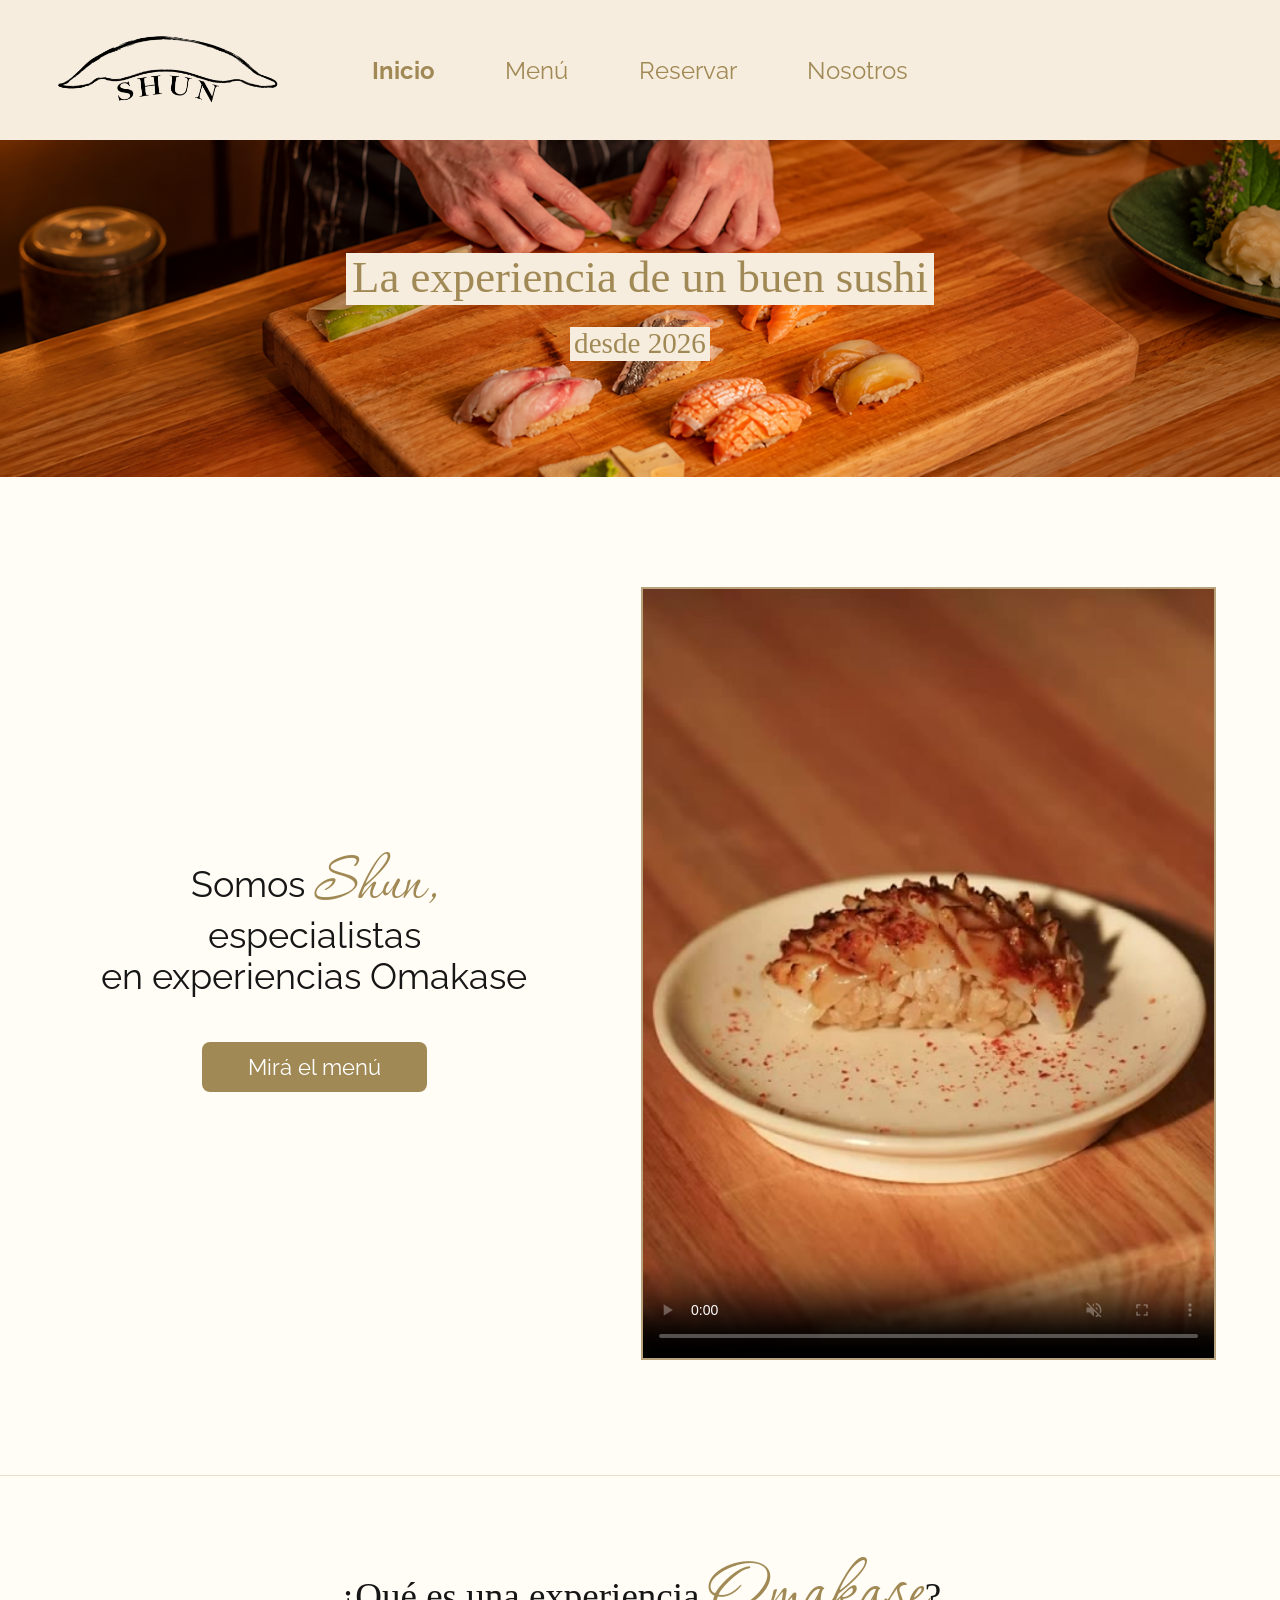
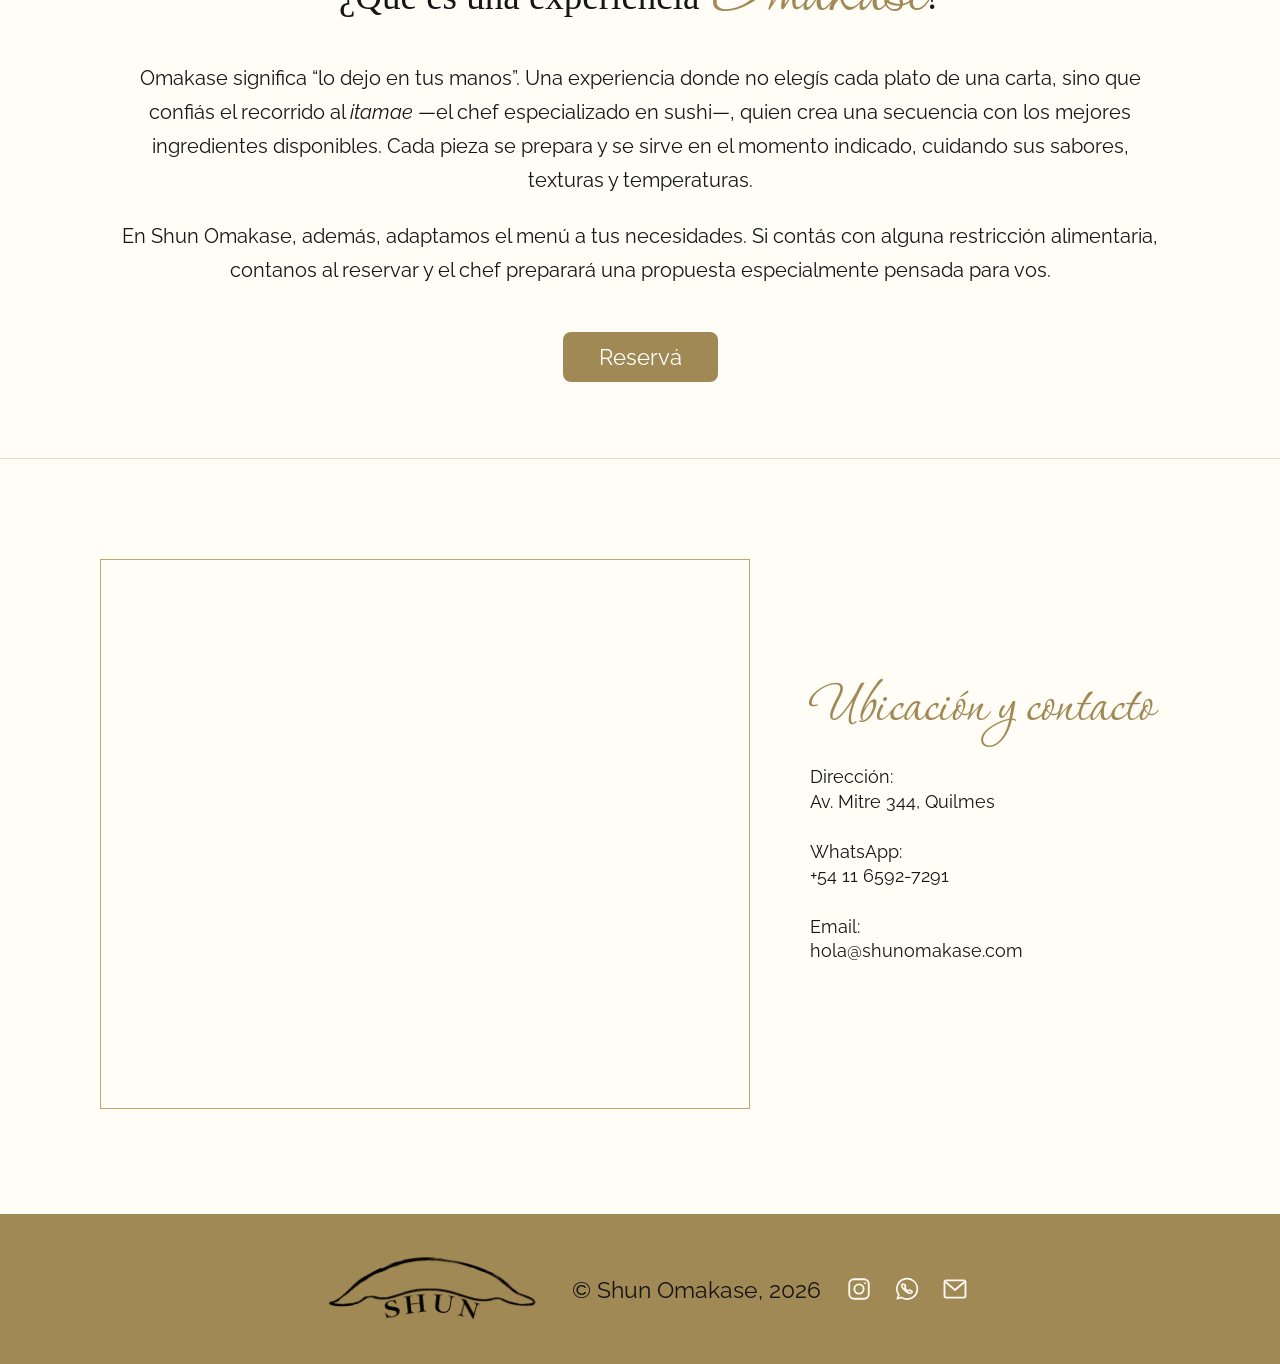
==== index.html @ 1c57bcb2 "Add files via upload" ====
<!DOCTYPE html>
<html lang="es">
<head>
  <meta charset="UTF-8">
  <meta name="viewport" content="width=device-width, initial-scale=1.0">
  <title>Shun Omakase | Inicio</title>
  <link rel="preconnect" href="https://fonts.googleapis.com">
  <link rel="preconnect" href="https://fonts.gstatic.com" crossorigin>
  <link href="https://fonts.googleapis.com/css2?family=Corinthia:wght@400;700&amp;family=Raleway:wght@400;500;600;700&amp;display=swap" rel="stylesheet">
  <link rel="stylesheet" href="estilos.css">
  <script src="interacciones.js" defer></script>
</head>
<body>
  <header class="encabezado-sitio">
    <div class="contenido-encabezado">
      <a class="marca" href="index.html" aria-label="Shun Omakase, ir al inicio"><img src="imagenes/logo.png" alt="Shun Omakase"></a>
      <button class="boton-menu" type="button" aria-label="Abrir menú" aria-controls="menu-principal" aria-expanded="false"><span></span><span></span><span></span></button>
      <nav class="navegacion-principal" id="menu-principal" aria-label="Navegación principal">
        <ul>
          <li><a href="index.html" aria-current="page">Inicio</a></li>
          <li><a href="menu.html">Menú</a></li>
          <li><a href="reservar.html">Reservar</a></li>
          <li><a href="nosotros.html">Nosotros</a></li>
        </ul>
      </nav>
    </div>
  </header>

  <main>
    <section class="portada-fotografica portada-inicio" aria-label="Experiencia Shun Omakase">
      <h1><span class="linea-portada"><span class="resaltado">La experiencia de un buen sushi</span></span><span class="linea-portada"><span class="resaltado texto-pequeno">desde 2026</span></span></h1>
    </section>

    <section class="seccion-presentacion">
      <div class="distribucion-presentacion">
        <div class="texto-presentacion">
          <h2><span>Somos <span class="palabra-manuscrita">Shun,</span></span><span>especialistas</span><span>en experiencias Omakase</span></h2>
          <a class="boton" href="menu.html">Mirá el menú</a>
        </div>
        <video class="video-presentacion" src="videos/somos-shun.mp4" poster="imagenes/video-portada.jpg" autoplay muted loop playsinline controls aria-label="Video de la preparación de sushi en Shun Omakase"></video>
      </div>
    </section>

    <section class="seccion-definicion">
      <div class="ancho-contenido">
        <h2 class="titulo-definicion">¿Qué es una experiencia <span class="palabra-manuscrita">Omakase</span>?</h2>
        <div class="texto-definicion">
          <p>Omakase significa “lo dejo en tus manos”. Una experiencia donde no elegís cada plato de una carta, sino que confiás el recorrido al <em>itamae</em> —el chef especializado en sushi—, quien crea una secuencia con los mejores ingredientes disponibles. Cada pieza se prepara y se sirve en el momento indicado, cuidando sus sabores, texturas y temperaturas.</p>
          <p>En Shun Omakase, además, adaptamos el menú a tus necesidades. Si contás con alguna restricción alimentaria, contanos al reservar y el chef preparará una propuesta especialmente pensada para vos.</p>
        </div>
        <a class="boton" href="reservar.html">Reservá</a>
      </div>
    </section>

    <section class="seccion-ubicacion" id="contacto">
      <div class="distribucion-ubicacion">
        <iframe title="Mapa de Shun Omakase en Av. Mitre 344, Quilmes" src="https://www.google.com/maps?q=Av.%20Mitre%20344%2C%20Quilmes%2C%20Buenos%20Aires%2C%20Argentina&amp;output=embed" loading="lazy" referrerpolicy="no-referrer-when-downgrade" allowfullscreen></iframe>
        <div class="datos-ubicacion">
          <h2 class="palabra-manuscrita">Ubicación y contacto</h2>
          <p>Dirección:<br>Av. Mitre 344, Quilmes</p>
          <p>WhatsApp:<br><a href="https://wa.me/541165927291" target="_blank" rel="noopener noreferrer">+54 11 6592-7291</a></p>
          <p>Email:<br><a href="mailto:hola@shunomakase.com">hola@shunomakase.com</a></p>
        </div>
      </div>
    </section>
  </main>

  <footer class="pie-sitio">
    <div class="contenido-pie">
      <a href="index.html" aria-label="Shun Omakase, ir al inicio"><img class="logo-pie" src="imagenes/logo.png" alt="Shun Omakase"></a>
      <p>© Shun Omakase, 2026</p>
      <div class="enlaces-redes" aria-label="Contacto y redes">
        <span title="Instagram"><img src="imagenes/instagram.svg" alt="Instagram"></span>
        <a href="https://wa.me/541165927291" target="_blank" rel="noopener noreferrer" aria-label="Escribir por WhatsApp"><img src="imagenes/whatsapp.svg" alt=""></a>
        <a href="mailto:hola@shunomakase.com" aria-label="Enviar un correo"><img src="imagenes/correo.svg" alt=""></a>
      </div>
    </div>
  </footer>
</body>
</html>
---- estilos.css ----
/* Colores, tipografías y reglas compartidas */
:root {
  --fondo: #fffdf5;
  --fondo-encabezado: #f6edde;
  --fondo-tarjeta: #faf4e9;
  --dorado: #a18955;
  --texto-oscuro: #161616;
  --linea: #e9ddc9;
}

* { box-sizing: border-box; }
html { scroll-behavior: smooth; }
body { margin: 0; background: var(--fondo); color: var(--texto-oscuro); font-family: "Raleway", Arial, sans-serif; }
img { display: block; max-width: 100%; }
a { color: inherit; text-decoration: none; }
h1, h2, p { margin: 0; }
button, input, textarea { font: inherit; }
button { cursor: pointer; }
p { text-wrap: pretty; }
.palabra-manuscrita { color: var(--dorado); font-family: "Corinthia", cursive; font-weight: 400; }
.descripcion-celular, .texto-menu-celular, .texto-reserva-celular { display: none; }

/* Encabezado */
.encabezado-sitio { position: relative; z-index: 5; height: 140px; background: var(--fondo-encabezado); }
.contenido-encabezado { width: min(1360px, calc(100% - 80px)); height: 100%; margin: auto; display: grid; grid-template-columns: 290px 1fr 290px; align-items: center; }
.marca { display: block; width: 250px; }
.marca img { width: 100%; height: 135px; object-fit: contain; }
.navegacion-principal { grid-column: 2; }
.navegacion-principal ul { display: flex; justify-content: center; gap: clamp(32px, 5.5vw, 100px); list-style: none; padding: 0; margin: 0; }
.navegacion-principal a { color: var(--dorado); font-size: 24px; white-space: nowrap; }
.navegacion-principal a[aria-current="page"] { font-weight: 700; }
.navegacion-principal a:hover, .datos-ubicacion a:hover { text-decoration: underline; }
.boton-menu { display: none; }

/* Portadas: las cuatro imágenes conservan su proporción 1440 × 379 */
.portada-fotografica { height: min(379px, 26.32vw); display: flex; align-items: center; background-size: cover; background-repeat: no-repeat; background-position: center bottom; }
.portada-inicio { justify-content: center; background-image: url("imagenes/portada-inicio.png"); }
.portada-menu { background-image: url("imagenes/portada-menu.png"); }
.portada-reservar { justify-content: center; background-image: url("imagenes/portada-reservar.png"); }
.portada-nosotros { background-image: url("imagenes/portada-nosotros.png"); }
.portada-inicio h1, .texto-portada { color: var(--dorado); font-family: Georgia, serif; font-weight: 400; line-height: 1.15; }
.portada-inicio h1 { font-size: clamp(30px, 3.5vw, 50px); text-align: center; }
.portada-inicio .texto-pequeno { font-size: .65em; }
.resaltado { padding: 0 7px; background: var(--fondo-encabezado); -webkit-box-decoration-break: clone; box-decoration-break: clone; }
.linea-portada .resaltado { display: inline-block; padding: .02em .14em .08em; line-height: 1.05; }
.texto-portada { width: 100%; padding: 0 clamp(30px, 4.2vw, 60px); font-size: clamp(28px, 3.45vw, 50px); }
.linea-portada { display: block; margin-bottom: .18em; }
.linea-portada:last-child { margin-bottom: 0; }
.portada-reservar .texto-portada { text-align: center; }

/* Botones y recuadros compartidos */
.boton, .boton-enviar, .boton-comprar { display: inline-block; border: 0; border-radius: 8px; padding: 12px 28px; background: var(--dorado); color: #fff; text-align: center; font-size: 22px; white-space: nowrap; transition: opacity .2s; }
.boton:hover, .boton-enviar:hover, .boton-comprar:hover { opacity: .88; }
:focus-visible { outline: 3px solid #5c4625; outline-offset: 3px; }
.recuadro { display: flex; align-items: center; justify-content: space-between; gap: 26px; padding: 13px 27px; border: 1px solid #b7a27b; background: #fcf5e9; color: var(--dorado); font-size: 26px; }
.recuadro p { white-space: nowrap; }
.recuadro .boton { min-width: 210px; padding: 8px 20px; }

/* Inicio: texto y video */
.seccion-presentacion { padding: 110px clamp(24px, 5vw, 72px) 115px; border-bottom: 1px solid var(--linea); }
.distribucion-presentacion { max-width: 1190px; margin: auto; display: grid; grid-template-columns: minmax(0, 1fr) minmax(0, 575px); gap: clamp(40px, 6vw, 90px); align-items: center; }
.texto-presentacion { text-align: center; }
.texto-presentacion h2 { font-size: 36px; font-weight: 400; line-height: 1.15; }
.texto-presentacion h2 > span { display: block; }
.texto-presentacion .palabra-manuscrita { font-size: 75px; }
.texto-presentacion .palabra-manuscrita, .titulo-definicion .palabra-manuscrita, .datos-reserva .palabra-manuscrita, .invitacion-regalo .palabra-manuscrita { display: inline-block; line-height: .8; vertical-align: baseline; }
.texto-presentacion .boton { margin-top: 45px; min-width: 225px; }
.video-presentacion { display: block; width: 100%; aspect-ratio: 464 / 624; object-fit: cover; border: 2px solid #b7a27b; background: #9e775c; }

/* Inicio: definición y mapa */
.seccion-definicion { padding: 84px clamp(24px, 6vw, 90px) 76px; border-bottom: 1px solid var(--linea); text-align: center; }
.ancho-contenido { max-width: 1050px; margin: auto; }
.titulo-definicion { font: 400 37px/1.25 Georgia, serif; }
.titulo-definicion .palabra-manuscrita { font-size: 88px; }
.texto-definicion { margin-top: 30px; font-size: 20px; line-height: 1.7; }
.texto-definicion p + p { margin-top: 22px; }
.seccion-definicion .boton { margin-top: 45px; min-width: 155px; }
.seccion-ubicacion { padding: 100px clamp(24px, 6vw, 90px) 105px; }
.distribucion-ubicacion { max-width: 1080px; margin: auto; display: grid; grid-template-columns: minmax(0, 650px) minmax(260px, 1fr); align-items: center; gap: 60px; }
.distribucion-ubicacion iframe { display: block; width: 100%; aspect-ratio: 1.18; border: 1px solid #c3a36c; }
.datos-ubicacion h2 { margin-bottom: 27px; font-size: 70px; line-height: .85; white-space: nowrap; }
.datos-ubicacion p { margin: 26px 0; font-size: 18px; line-height: 1.35; }

/* Menú: tarjetas más compactas que el mockup */
.seccion-platos { padding: 70px clamp(26px, 7vw, 110px) 100px; }
.lista-platos { max-width: 1120px; margin: auto; }
.tarjeta-plato { display: grid; grid-template-columns: 220px minmax(0, 1fr); align-items: center; gap: 34px; min-height: 235px; padding: 16px 28px; margin-bottom: 24px; border: 1px solid var(--linea); border-radius: 24px; background: var(--fondo-tarjeta); }
.tarjeta-plato img { width: 220px; height: 200px; object-fit: contain; }
.tarjeta-plato p { font-size: 20px; line-height: 1.42; }
.alergenos { color: var(--dorado); font-size: .9em; }
.alergenos strong { font-weight: 700; }
.cierre-menu { max-width: 850px; margin: 70px auto 0; text-align: center; }
.cierre-menu > p { font-size: 25px; line-height: 1.45; }
.recuadro-menu { max-width: 690px; margin: 46px auto 0; }

/* Reservas */
.seccion-reserva { padding: 74px 24px 40px; }
.datos-reserva { text-align: center; }
.datos-reserva h2 { font-size: 40px; font-weight: 400; }
.datos-reserva .palabra-manuscrita { font-size: 88px; }
.datos-reserva p { font-size: 30px; line-height: 1.16; }
.datos-reserva p span, .datos-reserva .dias-reserva, .precio-reserva strong { color: var(--dorado); }
.datos-reserva .dias-reserva { margin: 20px 0 2px; font-size: 34px; font-weight: 600; }
.datos-reserva .precio-reserva { margin-top: 27px; font-size: 34px; }
.datos-reserva .incluye-reserva { font-size: 19px; }
.formulario-reserva { width: min(840px, 100%); margin: 60px auto 0; padding: 30px 42px 38px; border: 2px solid var(--linea); background: #fffaf1; }
.formulario-reserva label { display: block; margin: 9px 0 10px; color: var(--dorado); font-size: 24px; }
.formulario-reserva input, .formulario-reserva select, .formulario-reserva textarea, .formulario-giftcard input:not(.opcion-oculta), .formulario-giftcard textarea { display: block; width: 100%; border: 0; border-radius: 5px; background: #eae9e6; color: var(--texto-oscuro); }
.formulario-reserva input, .formulario-reserva select { height: 54px; padding: 10px 24px; margin-bottom: 14px; font-size: 19px; }
.formulario-reserva input[readonly] { cursor: pointer; }
.formulario-reserva .selector-fecha input { padding-right: 48px; background-image: url("imagenes/calendario.svg"); background-repeat: no-repeat; background-position: right 18px center; background-size: 21px; }
.campos-turno { display: grid; grid-template-columns: repeat(2, minmax(0, 1fr)); gap: 24px; }
.selector-fecha { position: relative; }
.calendario-reserva[hidden], .error-fecha[hidden] { display: none; }
.calendario-reserva { position: absolute; z-index: 8; top: calc(100% - 5px); left: 0; width: min(330px, calc(100vw - 64px)); padding: 16px; border: 1px solid var(--dorado); border-radius: 7px; background: var(--fondo); box-shadow: 0 8px 22px #0003; }
.cabecera-calendario { display: flex; align-items: center; justify-content: space-between; margin-bottom: 13px; color: var(--dorado); font-size: 18px; text-transform: capitalize; }
.cabecera-calendario button { width: 35px; height: 35px; border: 1px solid var(--linea); border-radius: 5px; background: var(--fondo-encabezado); color: var(--dorado); font-size: 25px; }
.cabecera-calendario button:disabled { opacity: .35; cursor: default; }
.dias-semana, .dias-calendario { display: grid; grid-template-columns: repeat(7, minmax(0, 1fr)); gap: 3px; text-align: center; }
.dias-semana { margin-bottom: 5px; color: var(--dorado); font-size: 13px; }
.dias-calendario button { aspect-ratio: 1; padding: 0; border: 1px solid transparent; border-radius: 4px; background: var(--fondo-encabezado); color: var(--texto-oscuro); font-size: 15px; }
.dias-calendario button:not(:disabled):hover, .dias-calendario button[aria-pressed="true"] { background: var(--dorado); color: #fff; }
.dias-calendario button:disabled { background: transparent; color: #aaa; cursor: default; }
.ayuda-oculta { position: absolute; width: 1px; height: 1px; padding: 0; margin: -1px; overflow: hidden; clip: rect(0, 0, 0, 0); white-space: nowrap; border: 0; }
.error-fecha { margin: 4px 0 10px; color: #953b32; font-size: 15px; }
.formulario-reserva textarea { min-height: 180px; padding: 12px 24px; font-size: 19px; resize: vertical; }
.ayuda-restricciones { margin-top: 8px; color: var(--dorado); font-size: 16px; }
input::placeholder, textarea::placeholder { color: #99999c; font-style: italic; }
.boton-enviar { display: block; min-width: 210px; margin: 34px auto 0; cursor: pointer; }
.notas-reserva { padding: 45px 24px 65px; }
.contenido-notas { max-width: 900px; margin: auto; }
.contenido-notas h2 { margin-bottom: 25px; color: var(--dorado); font-size: 36px; font-weight: 500; }
.contenido-notas ul { padding-left: 32px; margin: 0; font-size: 26px; line-height: 1.55; }
.contenido-notas li { margin-bottom: 8px; }
.contenido-notas li span { color: var(--dorado); }
.invitacion-regalo { padding: 100px 24px 150px; border-top: 1px solid var(--linea); text-align: center; }
.invitacion-regalo h2 { font-size: 36px; font-weight: 400; }
.invitacion-regalo .palabra-manuscrita { font-size: 77px; }
.invitacion-regalo p { margin: 24px 0 54px; font-size: 29px; }

/* Nuestro staff */
.seccion-equipo { padding: 75px clamp(28px, 7vw, 100px) 80px; }
.contenido-equipo { max-width: 1060px; margin: auto; }
.integrante-equipo { display: grid; grid-template-columns: 280px minmax(0, 1fr); gap: 32px; align-items: center; margin-bottom: 65px; }
.integrante-equipo img { width: 280px; height: 280px; border: 3px solid var(--dorado); border-radius: 50%; object-fit: cover; object-position: center 28%; }
.integrante-equipo h2 { color: var(--dorado); font-size: 27px; font-weight: 700; }
.integrante-equipo h2 small { font-size: 21px; font-weight: 500; }
.integrante-equipo p { font-size: 21px; line-height: 1.36; }
.recuadro-equipo { max-width: 606px; margin: 0 auto; }

/* Gift cards digitales */
.seccion-giftcards { padding: 140px clamp(25px, 5vw, 70px) 138px; }
.distribucion-giftcards { max-width: 1250px; margin: auto; display: grid; grid-template-columns: minmax(0, .44fr) minmax(0, .56fr); align-items: stretch; gap: 32px; }
.foto-giftcard { width: 100%; height: 100%; max-height: 1280px; object-fit: cover; object-position: center center; border: 2px solid #b7a27b; }
.contenido-giftcard h1 { margin-bottom: 34px; font-size: 36px; font-weight: 400; line-height: 1.15; text-wrap: pretty; }
.formulario-giftcard fieldset { min-width: 0; padding: 0; border: 0; }
.formulario-giftcard legend, .formulario-giftcard > label, .campos-entrega label { display: block; margin-bottom: 15px; color: var(--dorado); font: 400 31px/1.15 Georgia, serif; }
.grupo-opciones { margin: 0 0 45px; }
.opciones-valor, .opciones-destinatario { display: flex; flex-wrap: wrap; gap: 16px 22px; }
.opciones-valor label, .opciones-destinatario label { display: inline-flex; min-height: 58px; align-items: center; justify-content: center; padding: 9px 22px; border: 1px solid var(--dorado); background: var(--fondo-encabezado); font-size: 23px; text-align: center; cursor: pointer; }
.opciones-destinatario label { min-width: 260px; }
.opcion-oculta { position: absolute; width: 1px; height: 1px; overflow: hidden; clip-path: inset(50%); }
.opcion-oculta:checked + label { background: var(--dorado); color: #fff; }
.opcion-oculta:focus-visible + label { outline: 3px solid #5c4625; outline-offset: 3px; }
.formulario-giftcard > label { margin-top: 42px; }
.formulario-giftcard input:not(.opcion-oculta) { height: 54px; padding: 10px 25px; font-size: 20px; }
.campos-entrega { display: grid; grid-template-columns: 1fr 1fr; gap: 38px; margin-top: 54px; }
.campos-entrega input { max-width: 260px; }
.formulario-giftcard textarea { min-height: 156px; padding: 16px 25px; font-size: 20px; resize: vertical; }
.aclaracion-giftcard { margin: 13px 0 27px; font-size: 18px; }
.boton-comprar { width: 100%; cursor: pointer; }

/* Pantallas de confirmación */
.seccion-confirmacion { max-width: 1330px; margin: auto; padding: 275px clamp(25px, 4vw, 60px) 305px; text-align: center; }
.seccion-confirmacion h1 { color: var(--dorado); font: 400 clamp(50px, 5.8vw, 82px)/1.1 Georgia, serif; }
.seccion-confirmacion > p { margin: 48px 0 0; font-size: 34px; line-height: 1.5; }
.acciones-confirmacion { display: flex; justify-content: center; flex-wrap: wrap; gap: 80px; margin-top: 200px; }
.seccion-confirmacion > p + .acciones-confirmacion { margin-top: 70px; }
.acciones-confirmacion .boton { min-width: 270px; }
.boton-contorno { border: 1px solid var(--dorado); background: var(--fondo-encabezado); color: var(--dorado); }
.galeria-confirmacion { display: grid; grid-template-columns: repeat(3, minmax(0, 1fr)); gap: 35px; max-width: 1240px; margin: 120px auto 0; }
.galeria-confirmacion img { width: 100%; aspect-ratio: 0.76; object-fit: cover; }

/* Pie de página */
.pie-sitio { background: var(--dorado); }
.contenido-pie { min-height: 140px; padding: 16px 25px; display: flex; justify-content: center; align-items: center; gap: 25px; }
.logo-pie { width: 235px; }
.contenido-pie p { white-space: nowrap; font-size: 23px; }
.enlaces-redes { display: flex; align-items: center; gap: 22px; }
.enlaces-redes img { width: 26px; height: 26px; }

@media (max-width: 1100px) {
  .contenido-encabezado { width: calc(100% - 48px); grid-template-columns: 210px 1fr; }
  .marca { width: 200px; }
  .navegacion-principal ul { gap: clamp(20px, 4vw, 42px); }
  .navegacion-principal a { font-size: 20px; }
  .texto-presentacion h2 { font-size: 29px; }
  .texto-presentacion .palabra-manuscrita { font-size: 60px; }
  .distribucion-ubicacion { grid-template-columns: 1fr 1fr; gap: 35px; }
  .datos-ubicacion h2 { font-size: 55px; }
  .tarjeta-plato { grid-template-columns: 185px minmax(0, 1fr); }
  .tarjeta-plato img { width: 185px; height: 170px; }
  .tarjeta-plato p { font-size: 18px; }
  .integrante-equipo { grid-template-columns: 235px minmax(0, 1fr); gap: 26px; }
  .integrante-equipo img { width: 235px; height: 235px; }
  .integrante-equipo h2 { font-size: 23px; }
  .integrante-equipo h2 small { font-size: 18px; }
  .integrante-equipo p { font-size: 18px; }
  .formulario-giftcard legend, .formulario-giftcard > label, .campos-entrega label { font-size: 25px; }
  .opciones-valor label, .opciones-destinatario label { font-size: 18px; }
  .opciones-destinatario label { min-width: 190px; }
  .seccion-confirmacion > p { font-size: 28px; }
}

@media (max-width: 800px) {
  .encabezado-sitio { height: 64px; }
  .contenido-encabezado { width: calc(100% - 36px); display: flex; justify-content: space-between; }
  .marca { width: 126px; }
  .marca img { height: 60px; }
  .boton-menu { display: flex; flex-direction: column; justify-content: center; gap: 7px; width: 38px; height: 42px; border: 0; padding: 0; background: transparent; }
  .boton-menu span { display: block; width: 28px; height: 2px; background: var(--dorado); }
  .navegacion-principal { display: none; position: absolute; top: 64px; left: 0; width: 100%; background: var(--fondo-encabezado); box-shadow: 0 8px 16px #0002; }
  .navegacion-principal.abierto { display: block; }
  .navegacion-principal ul { display: block; }
  .navegacion-principal a { display: block; padding: 14px 20px; text-align: center; font-size: 18px; }
  .portada-fotografica { height: 210px; }
  .texto-portada { padding: 0 20px; font-size: clamp(22px, 3.55vw, 32px); }
  .portada-reservar .texto-portada { font-size: clamp(20px, 3.2vw, 28px); }
  .portada-inicio h1 { font-size: clamp(24px, 4vw, 34px); }
  .seccion-presentacion { padding: 70px 26px; }
  .distribucion-presentacion { grid-template-columns: 1fr 1fr; gap: 28px; }
  .texto-presentacion h2 { font-size: 24px; }
  .texto-presentacion .palabra-manuscrita { font-size: 50px; }
  .texto-presentacion .boton { min-width: 0; margin-top: 30px; }
  .boton { font-size: 18px; }
  .titulo-definicion { font-size: 29px; }
  .titulo-definicion .palabra-manuscrita { font-size: 66px; }
  .texto-definicion { font-size: 18px; }
  .distribucion-ubicacion { grid-template-columns: 1fr; max-width: 620px; }
  .datos-ubicacion { text-align: center; }
  .datos-ubicacion h2 { white-space: normal; }
  .tarjeta-plato { min-height: 190px; padding: 14px 22px; margin-bottom: 20px; }
  .tarjeta-plato img { height: 160px; }
  .tarjeta-plato p { font-size: 16px; }
  .cierre-menu > p { font-size: 19px; }
  .recuadro { font-size: 20px; }
  .recuadro .boton { min-width: 135px; }
  .datos-reserva h2 { font-size: 31px; }
  .datos-reserva .palabra-manuscrita { font-size: 65px; }
  .datos-reserva p { font-size: 24px; }
  .datos-reserva .dias-reserva, .datos-reserva .precio-reserva { font-size: 26px; }
  .contenido-notas h2 { font-size: 28px; }
  .contenido-notas ul { font-size: 20px; }
  .invitacion-regalo h2 { font-size: 28px; }
  .invitacion-regalo .palabra-manuscrita { font-size: 58px; }
  .invitacion-regalo p { font-size: 22px; }
  .seccion-giftcards { padding: 70px 28px; }
  .distribucion-giftcards { grid-template-columns: 1fr 1.1fr; gap: 24px; }
  .contenido-giftcard h1 { font-size: 26px; }
  .salto-escritorio { display: none; }
  .grupo-opciones { margin-bottom: 26px; }
  .formulario-giftcard > label { margin-top: 26px; }
  .opciones-valor, .opciones-destinatario { gap: 8px; }
  .opciones-valor label, .opciones-destinatario label { min-height: 42px; padding: 7px 10px; font-size: 14px; }
  .opciones-destinatario label { min-width: 0; }
  .campos-entrega { gap: 16px; margin-top: 27px; }
  .formulario-giftcard legend, .formulario-giftcard > label, .campos-entrega label { font-size: 19px; }
  .formulario-giftcard input:not(.opcion-oculta) { height: 42px; }
  .seccion-confirmacion { padding: 150px 26px 150px; }
  .acciones-confirmacion { margin-top: 100px; gap: 25px; }
  .seccion-confirmacion > p + .acciones-confirmacion { margin-top: 55px; }
  .galeria-confirmacion { gap: 18px; margin-top: 90px; }
  .acciones-confirmacion .boton { min-width: 190px; }
  .contenido-pie { min-height: 110px; }
  .logo-pie { width: 170px; }
  .contenido-pie p { font-size: 17px; }
  .enlaces-redes { gap: 12px; }
  .enlaces-redes img { width: 20px; height: 20px; }
}

@media (max-width: 700px) {
  .texto-menu-escritorio, .texto-reserva-escritorio { display: none; }
  .texto-menu-celular, .texto-reserva-celular { display: block; }
  .portada-menu { background-position: right center; }
  .portada-menu .texto-portada { max-width: 78%; }
}

@media (max-width: 600px) {
  .portada-fotografica { height: 150px; }
  .portada-inicio { background-position: center bottom; }
  .portada-menu { background-position: right bottom; }
  .portada-reservar { background-position: 40% bottom; }
  .portada-nosotros { background-position: right bottom; }
  .portada-inicio h1 { font-size: clamp(17px, 5vw, 24px); }
  .texto-portada { padding: 0 16px; font-size: clamp(14px, 3.7vw, 20px); }
  .portada-menu .texto-portada { max-width: 80%; }
  .portada-nosotros .texto-portada { font-size: clamp(12px, 3.5vw, 18px); }
  .portada-reservar .texto-portada { font-size: clamp(13px, 3.5vw, 18px); }
  .texto-menu-escritorio, .texto-reserva-escritorio, .descripcion-escritorio { display: none; }
  .texto-menu-celular, .texto-reserva-celular { display: block; }
  .descripcion-celular { display: inline; }
  .linea-portada { margin-bottom: 5px; }
  .resaltado { padding: 0 4px; }
  .seccion-presentacion { padding: 50px 25px 60px; }
  .distribucion-presentacion { grid-template-columns: 1fr; max-width: 470px; gap: 34px; }
  .texto-presentacion h2 { font-size: 25px; }
  .texto-presentacion .palabra-manuscrita { font-size: 56px; }
  .texto-presentacion .boton { margin-top: 24px; }
  .video-presentacion { width: min(100%, 390px); margin: auto; }
  .seccion-definicion { padding: 50px 26px 55px; }
  .titulo-definicion { font-size: 22px; }
  .titulo-definicion .palabra-manuscrita { font-size: 50px; }
  .texto-definicion { margin-top: 25px; font-size: 15px; line-height: 1.58; }
  .texto-definicion p + p { margin-top: 18px; }
  .seccion-definicion .boton { margin-top: 30px; }
  .seccion-ubicacion { padding: 55px 26px 70px; }
  .distribucion-ubicacion iframe { aspect-ratio: 1.25; }
  .datos-ubicacion h2 { font-size: 56px; }
  .datos-ubicacion p { margin: 15px 0; font-size: 15px; }
  .seccion-platos { padding: 45px 25px 65px; }
  .tarjeta-plato { display: flex; flex-direction: column; gap: 12px; padding: 20px 18px; min-height: 0; margin-bottom: 18px; }
  .tarjeta-plato img { width: 180px; height: 145px; }
  .tarjeta-plato p { font-size: 14px; line-height: 1.45; text-align: center; }
  .cierre-menu { margin-top: 44px; }
  .cierre-menu > p { font-size: 16px; }
  .cierre-menu > p br { display: none; }
  .recuadro { justify-content: center; gap: 12px; padding: 8px 12px; font-size: 13px; }
  .recuadro p { white-space: nowrap; }
  .recuadro .boton { min-width: 0; padding: 7px 13px; font-size: 12px; }
  .recuadro-menu { margin-top: 30px; }
  .seccion-reserva { padding: 48px 24px 20px; }
  .datos-reserva h2 { font-size: 25px; }
  .datos-reserva .palabra-manuscrita { font-size: 55px; }
  .datos-reserva p { font-size: 18px; }
  .datos-reserva .dias-reserva { margin-top: 12px; font-size: 20px; }
  .datos-reserva .precio-reserva { margin-top: 16px; font-size: 21px; }
  .datos-reserva .incluye-reserva { font-size: 12px; }
  .formulario-reserva { margin-top: 38px; padding: 21px 18px 25px; }
  .formulario-reserva label { margin: 8px 0 6px; font-size: 15px; line-height: 1.3; }
  .formulario-reserva input, .formulario-reserva select { height: 40px; padding: 8px 12px; font-size: 14px; }
  .campos-turno { grid-template-columns: 1fr; gap: 0; }
  .calendario-reserva { top: calc(100% - 5px); }
  .formulario-reserva textarea { min-height: 105px; padding: 10px 12px; font-size: 14px; }
  .ayuda-restricciones { font-size: 12px; }
  .boton-enviar { min-width: 120px; padding: 8px 20px; margin-top: 20px; font-size: 15px; }
  .notas-reserva { padding: 35px 30px 45px; }
  .contenido-notas h2 { font-size: 22px; }
  .contenido-notas ul { font-size: 15px; line-height: 1.45; }
  .invitacion-regalo { padding: 65px 25px 80px; }
  .invitacion-regalo h2 { font-size: 22px; }
  .invitacion-regalo .palabra-manuscrita { font-size: 48px; }
  .invitacion-regalo p { margin: 18px 0 30px; font-size: 17px; }
  .seccion-equipo { padding: 60px 28px 70px; }
  .integrante-equipo { display: flex; flex-direction: column; gap: 16px; margin-bottom: 45px; text-align: center; }
  .integrante-equipo img { width: 175px; height: 175px; }
  .integrante-equipo h2 { font-size: 19px; }
  .integrante-equipo h2 small { font-size: 15px; }
  .integrante-equipo p { margin-top: 8px; font-size: 14px; line-height: 1.42; }
  .integrante-equipo p br { display: none; }
  .seccion-giftcards { padding: 45px 25px 70px; }
  .distribucion-giftcards { display: block; }
  .foto-giftcard { width: min(100%, 470px); height: min(110vw, 450px); margin: 0 auto 35px; object-position: center 70%; }
  .contenido-giftcard h1 { margin-bottom: 30px; font-size: 24px; }
  .formulario-giftcard legend, .formulario-giftcard > label, .campos-entrega label { font-size: 22px; }
  .grupo-opciones { margin-bottom: 29px; }
  .opciones-valor, .opciones-destinatario { gap: 9px; }
  .opciones-valor label, .opciones-destinatario label { min-height: 42px; font-size: 14px; padding: 7px 10px; }
  .formulario-giftcard > label { margin-top: 27px; }
  .formulario-giftcard input:not(.opcion-oculta) { height: 42px; padding: 8px 13px; font-size: 15px; }
  .campos-entrega { gap: 12px; }
  .campos-entrega label { min-height: 48px; }
  .formulario-giftcard textarea { min-height: 105px; padding: 11px 13px; font-size: 15px; }
  .aclaracion-giftcard { font-size: 13px; }
  .boton-comprar { padding: 10px; font-size: 16px; }
  .seccion-confirmacion { padding: 115px 23px 125px; }
  .seccion-confirmacion h1 { font-size: clamp(34px, 8vw, 49px); }
  .seccion-confirmacion > p { margin-top: 32px; font-size: 18px; }
  .acciones-confirmacion, .seccion-confirmacion > p + .acciones-confirmacion { gap: 13px; margin-top: 70px; }
  .acciones-confirmacion .boton { min-width: 145px; padding: 10px 15px; font-size: 14px; }
  .galeria-confirmacion { grid-auto-flow: column; grid-auto-columns: min(73vw, 310px); grid-template-columns: none; gap: 14px; overflow-x: auto; margin-top: 70px; padding-bottom: 12px; scroll-snap-type: x mandatory; }
  .galeria-confirmacion img { scroll-snap-align: center; }
  .contenido-pie { min-height: 95px; gap: 10px; padding: 14px 12px; }
  .logo-pie { width: 95px; }
  .contenido-pie p { font-size: 11px; }
  .enlaces-redes { gap: 7px; }
  .enlaces-redes img { width: 14px; height: 14px; }
}

@media (max-width: 380px) {
  .portada-fotografica { height: 135px; }
  .portada-menu .texto-portada { max-width: 84%; font-size: 13px; }
  .portada-nosotros .texto-portada { font-size: 12px; }
  .recuadro { font-size: 11px; gap: 8px; }
  .recuadro .boton { font-size: 11px; padding: 6px 10px; }
  .opciones-valor label { font-size: 13px; }
  .contenido-pie { gap: 7px; }
  .logo-pie { width: 82px; }
  .contenido-pie p { font-size: 10px; }
  .enlaces-redes img { width: 12px; height: 12px; }
}
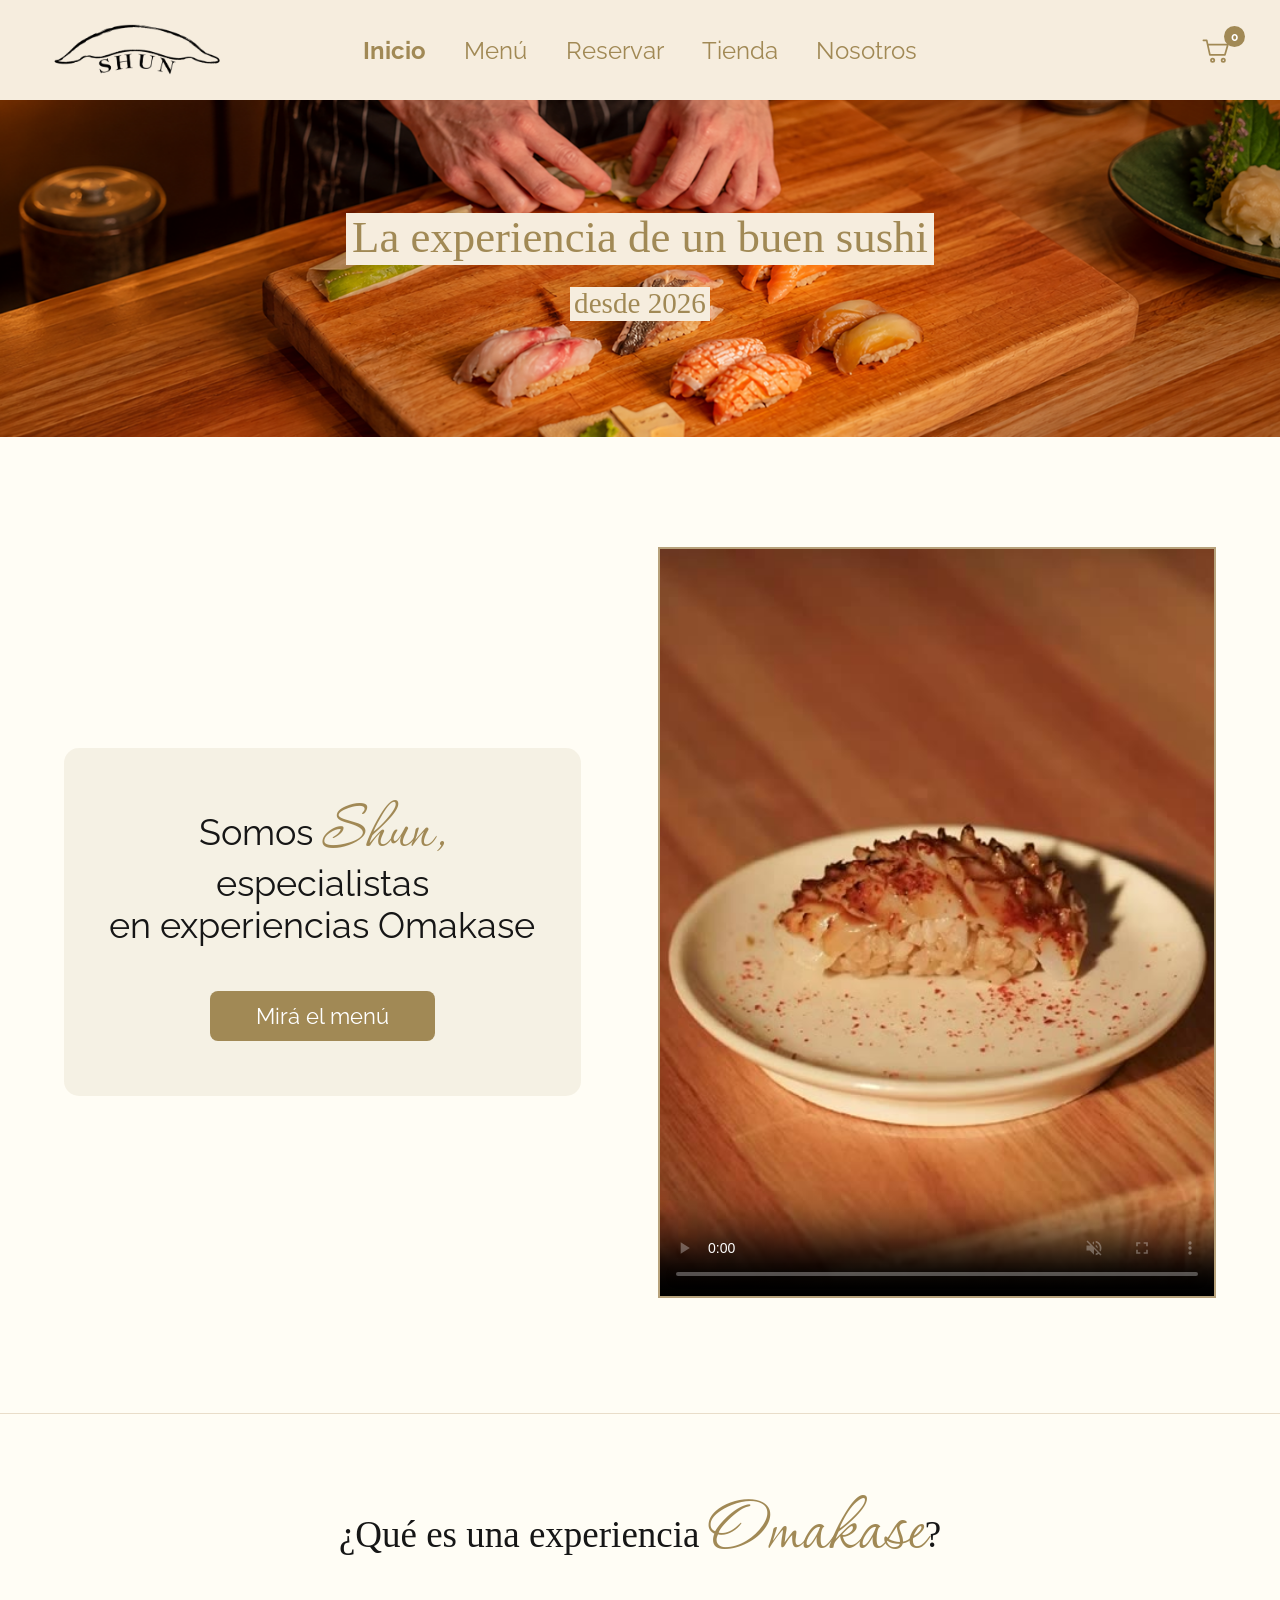
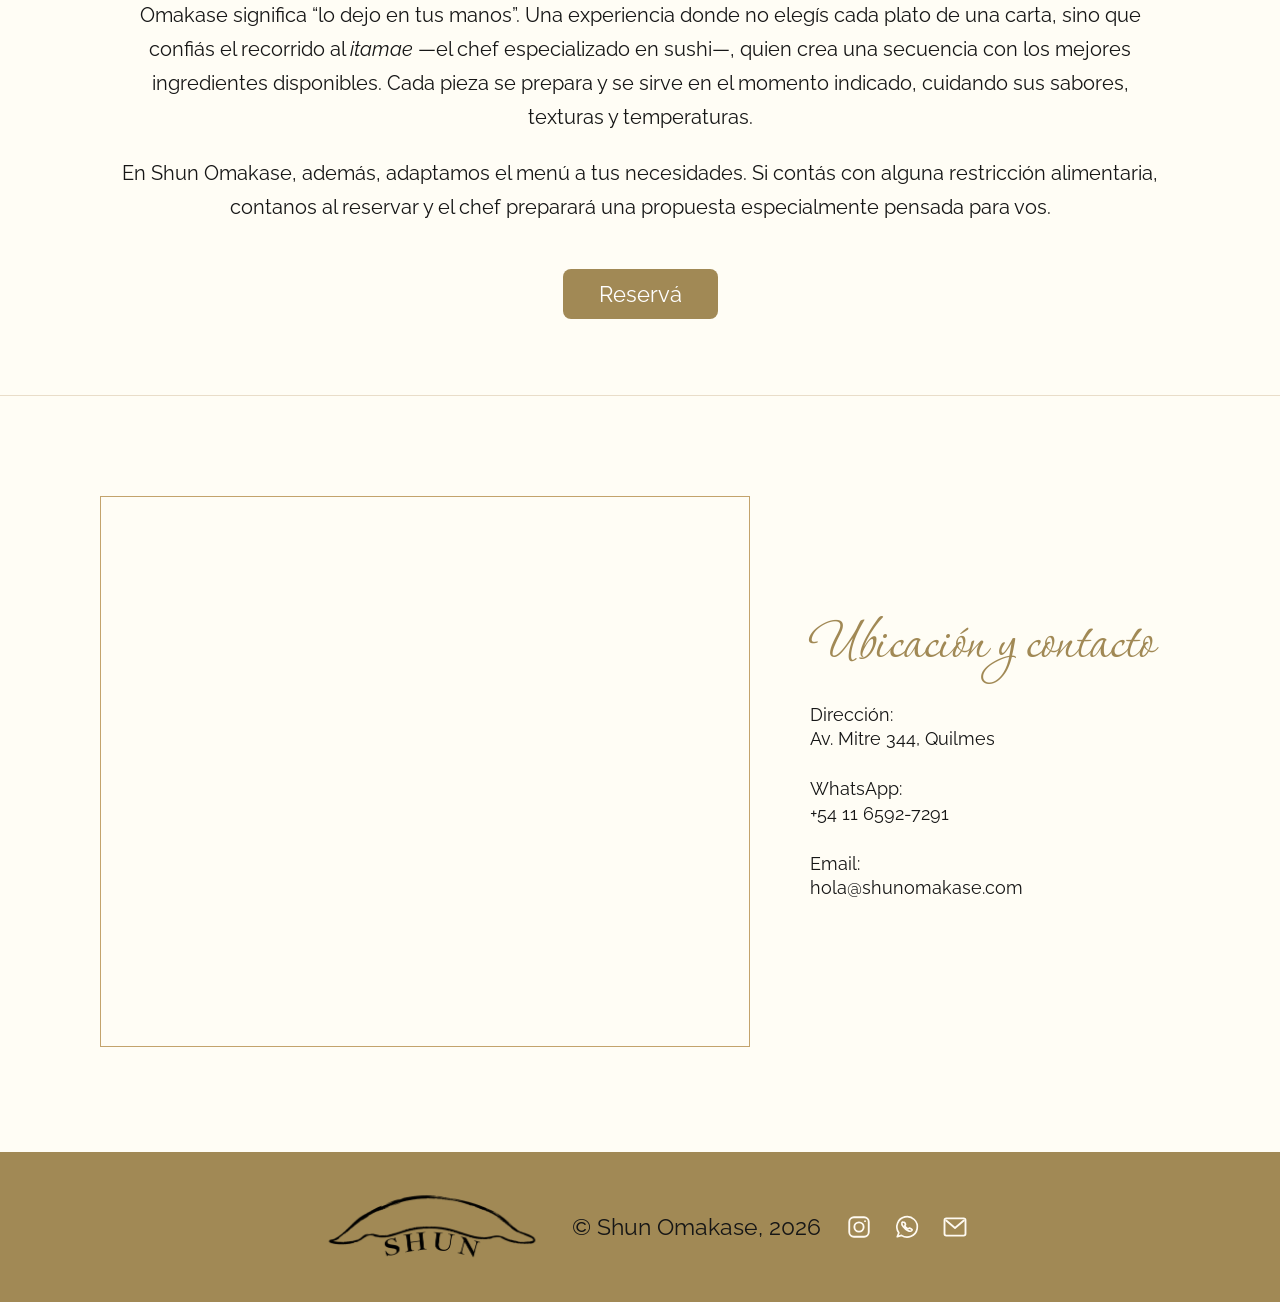
==== commit 88d287f9: "Add files via upload" ====
--- a/index.html
+++ b/index.html
@@ -14,15 +14,22 @@
   <header class="encabezado-sitio">
     <div class="contenido-encabezado">
       <a class="marca" href="index.html" aria-label="Shun Omakase, ir al inicio"><img src="imagenes/logo.png" alt="Shun Omakase"></a>
-      <button class="boton-menu" type="button" aria-label="Abrir menú" aria-controls="menu-principal" aria-expanded="false"><span></span><span></span><span></span></button>
       <nav class="navegacion-principal" id="menu-principal" aria-label="Navegación principal">
         <ul>
           <li><a href="index.html" aria-current="page">Inicio</a></li>
           <li><a href="menu.html">Menú</a></li>
           <li><a href="reservar.html">Reservar</a></li>
+          <li><a href="tienda.html">Tienda</a></li>
           <li><a href="nosotros.html">Nosotros</a></li>
         </ul>
       </nav>
+      <div class="acciones-encabezado">
+        <a class="enlace-carrito" href="carrito.html" aria-label="Carrito, 0 productos">
+          <svg viewBox="0 0 32 32" fill="none" stroke="currentColor" stroke-width="1.8" stroke-linecap="round" stroke-linejoin="round" aria-hidden="true" focusable="false"><path d="M2.5 5.5h3.4l3.3 15h15.5l3-10.5H7.2"/><circle cx="12" cy="26" r="1.7"/><circle cx="23" cy="26" r="1.7"/></svg>
+          <span class="contador-carrito" aria-hidden="true">0</span>
+        </a>
+        <button class="boton-menu" type="button" aria-label="Abrir menú" aria-controls="menu-principal" aria-expanded="false"><span></span><span></span><span></span></button>
+      </div>
     </div>
   </header>
 
@@ -70,7 +77,7 @@
       <a href="index.html" aria-label="Shun Omakase, ir al inicio"><img class="logo-pie" src="imagenes/logo.png" alt="Shun Omakase"></a>
       <p>© Shun Omakase, 2026</p>
       <div class="enlaces-redes" aria-label="Contacto y redes">
-        <span title="Instagram"><img src="imagenes/instagram.svg" alt="Instagram"></span>
+        <a href="https://www.instagram.com/pf.faziorenata/" target="_blank" rel="noopener noreferrer" aria-label="Instagram de @pf.faziorenata"><img src="imagenes/instagram.svg" alt=""></a>
         <a href="https://wa.me/541165927291" target="_blank" rel="noopener noreferrer" aria-label="Escribir por WhatsApp"><img src="imagenes/whatsapp.svg" alt=""></a>
         <a href="mailto:hola@shunomakase.com" aria-label="Enviar un correo"><img src="imagenes/correo.svg" alt=""></a>
       </div>
--- a/estilos.css
+++ b/estilos.css
@@ -4,13 +4,17 @@
   --fondo-encabezado: #f6edde;
   --fondo-tarjeta: #faf4e9;
   --dorado: #a18955;
+  --dorado-suave: rgb(161 137 85 / 10%);
   --texto-oscuro: #161616;
   --linea: #e9ddc9;
+  --alto-encabezado: 100px;
 }
 
 * { box-sizing: border-box; }
-html { scroll-behavior: smooth; }
+html { scroll-behavior: smooth; scroll-padding-top: var(--alto-encabezado); }
 body { margin: 0; background: var(--fondo); color: var(--texto-oscuro); font-family: "Raleway", Arial, sans-serif; }
+.pagina-carrito { min-height: 100vh; display: flex; flex-direction: column; }
+.pagina-carrito main { flex: 1; }
 img { display: block; max-width: 100%; }
 a { color: inherit; text-decoration: none; }
 h1, h2, p { margin: 0; }
@@ -21,15 +25,20 @@
 .descripcion-celular, .texto-menu-celular, .texto-reserva-celular { display: none; }
 
 /* Encabezado */
-.encabezado-sitio { position: relative; z-index: 5; height: 140px; background: var(--fondo-encabezado); }
-.contenido-encabezado { width: min(1360px, calc(100% - 80px)); height: 100%; margin: auto; display: grid; grid-template-columns: 290px 1fr 290px; align-items: center; }
-.marca { display: block; width: 250px; }
-.marca img { width: 100%; height: 135px; object-fit: contain; }
+.encabezado-sitio { position: sticky; top: 0; z-index: 50; height: var(--alto-encabezado); background: var(--fondo-encabezado); }
+.contenido-encabezado { width: min(1360px, calc(100% - 80px)); height: 100%; margin: auto; display: grid; grid-template-columns: 190px minmax(0, 1fr) 190px; align-items: center; }
+.marca { display: block; width: 190px; }
+.marca img { width: 100%; height: 94px; object-fit: contain; }
 .navegacion-principal { grid-column: 2; }
-.navegacion-principal ul { display: flex; justify-content: center; gap: clamp(32px, 5.5vw, 100px); list-style: none; padding: 0; margin: 0; }
+.navegacion-principal ul { display: flex; justify-content: center; gap: clamp(20px, 3vw, 50px); list-style: none; padding: 0; margin: 0; }
 .navegacion-principal a { color: var(--dorado); font-size: 24px; white-space: nowrap; }
 .navegacion-principal a[aria-current="page"] { font-weight: 700; }
 .navegacion-principal a:hover, .datos-ubicacion a:hover { text-decoration: underline; }
+.acciones-encabezado { grid-column: 3; justify-self: end; display: flex; align-items: center; }
+.enlace-carrito { position: relative; display: grid; place-items: center; width: 48px; height: 48px; color: var(--dorado); border-radius: 50%; }
+.enlace-carrito:hover, .enlace-carrito[aria-current="page"] { background: #eadfc9; }
+.enlace-carrito svg { width: 31px; height: 31px; }
+.contador-carrito { position: absolute; top: 0; right: -5px; display: grid; place-items: center; min-width: 21px; height: 21px; padding: 0 4px; border-radius: 20px; background: var(--dorado); color: #fff; font: 700 12px/1 "Raleway", Arial, sans-serif; }
 .boton-menu { display: none; }
 
 /* Portadas: las cuatro imágenes conservan su proporción 1440 × 379 */
@@ -58,8 +67,13 @@
 
 /* Inicio: texto y video */
 .seccion-presentacion { padding: 110px clamp(24px, 5vw, 72px) 115px; border-bottom: 1px solid var(--linea); }
-.distribucion-presentacion { max-width: 1190px; margin: auto; display: grid; grid-template-columns: minmax(0, 1fr) minmax(0, 575px); gap: clamp(40px, 6vw, 90px); align-items: center; }
-.texto-presentacion { text-align: center; }
+.distribucion-presentacion { max-width: 1190px; margin: auto; display: grid; grid-template-columns: minmax(0, 1fr) minmax(0, 1.08fr); gap: clamp(40px, 6vw, 90px); align-items: center; }
+.texto-presentacion {
+  padding: clamp(28px, 4.3vw, 64px) clamp(8px, 1.5vw, 24px);
+  border-radius: 15px;
+  background-color: var(--dorado-suave);
+  text-align: center;
+}
 .texto-presentacion h2 { font-size: 36px; font-weight: 400; line-height: 1.15; }
 .texto-presentacion h2 > span { display: block; }
 .texto-presentacion .palabra-manuscrita { font-size: 75px; }
@@ -81,13 +95,36 @@
 .datos-ubicacion h2 { margin-bottom: 27px; font-size: 70px; line-height: .85; white-space: nowrap; }
 .datos-ubicacion p { margin: 26px 0; font-size: 18px; line-height: 1.35; }
 
-/* Menú: tarjetas más compactas que el mockup */
+/* Menú: tarjetas de platos */
 .seccion-platos { padding: 70px clamp(26px, 7vw, 110px) 100px; }
-.lista-platos { max-width: 1120px; margin: auto; }
-.tarjeta-plato { display: grid; grid-template-columns: 220px minmax(0, 1fr); align-items: center; gap: 34px; min-height: 235px; padding: 16px 28px; margin-bottom: 24px; border: 1px solid var(--linea); border-radius: 24px; background: var(--fondo-tarjeta); }
-.tarjeta-plato img { width: 220px; height: 200px; object-fit: contain; }
-.tarjeta-plato p { font-size: 20px; line-height: 1.42; }
+.lista-platos {
+  display: grid;
+  grid-template-columns: repeat(3, minmax(0, 1fr));
+  gap: clamp(18px, 2.15vw, 30px);
+  max-width: 1080px;
+  margin: auto;
+}
+.tarjeta-plato {
+  display: flex;
+  flex-direction: column;
+  padding: clamp(18px, 2vw, 26px);
+  border: 1px solid var(--linea);
+  border-radius: 22px;
+  background-color: var(--fondo-tarjeta);
+  font-size: clamp(17px, 1.45vw, 20px);
+}
+.tarjeta-plato > img {
+  display: block;
+  align-self: center;
+  width: min(100%, 244px);
+  height: auto;
+  aspect-ratio: 1;
+  object-fit: contain;
+  margin-bottom: clamp(20px, 2.25vw, 33px);
+}
+.tarjeta-plato p { line-height: 1.45; }
 .alergenos { color: var(--dorado); font-size: .9em; }
+.tarjeta-plato .alergenos { color: #7b663b; margin-top: auto; padding-top: .55em; }
 .alergenos strong { font-weight: 700; }
 .cierre-menu { max-width: 850px; margin: 70px auto 0; text-align: center; }
 .cierre-menu > p { font-size: 25px; line-height: 1.45; }
@@ -127,7 +164,7 @@
 .ayuda-restricciones { margin-top: 8px; color: var(--dorado); font-size: 16px; }
 input::placeholder, textarea::placeholder { color: #99999c; font-style: italic; }
 .boton-enviar { display: block; min-width: 210px; margin: 34px auto 0; cursor: pointer; }
-.notas-reserva { padding: 45px 24px 65px; }
+.notas-reserva { padding: 45px 24px 65px; background-color: var(--dorado-suave); }
 .contenido-notas { max-width: 900px; margin: auto; }
 .contenido-notas h2 { margin-bottom: 25px; color: var(--dorado); font-size: 36px; font-weight: 500; }
 .contenido-notas ul { padding-left: 32px; margin: 0; font-size: 26px; line-height: 1.55; }
@@ -164,22 +201,147 @@
 .opcion-oculta:focus-visible + label { outline: 3px solid #5c4625; outline-offset: 3px; }
 .formulario-giftcard > label { margin-top: 42px; }
 .formulario-giftcard input:not(.opcion-oculta) { height: 54px; padding: 10px 25px; font-size: 20px; }
+.formulario-giftcard .selector-fecha input { padding-right: 48px; background-image: url("imagenes/calendario.svg"); background-repeat: no-repeat; background-position: right 18px center; background-size: 21px; cursor: pointer; }
 .campos-entrega { display: grid; grid-template-columns: 1fr 1fr; gap: 38px; margin-top: 54px; }
 .campos-entrega input { max-width: 260px; }
 .formulario-giftcard textarea { min-height: 156px; padding: 16px 25px; font-size: 20px; resize: vertical; }
 .aclaracion-giftcard { margin: 13px 0 27px; font-size: 18px; }
 .boton-comprar { width: 100%; cursor: pointer; }
 
+/* Tienda de sake */
+.cabecera-tienda { position: relative; overflow: hidden; padding: 86px 32px 94px; border-bottom: 1px solid var(--linea); background: #f8f0e4; text-align: center; }
+.cabecera-tienda::before, .cabecera-tienda::after { content: ""; position: absolute; width: 360px; height: 360px; border: 1px solid #d9c8a9; border-radius: 50%; opacity: .55; pointer-events: none; }
+.cabecera-tienda::before { left: -210px; top: -190px; }
+.cabecera-tienda::after { right: -200px; bottom: -230px; }
+.contenido-cabecera-tienda { position: relative; max-width: 910px; margin: auto; }
+.cabecera-tienda h1 { margin: 0 0 20px; font: 400 clamp(45px, 5vw, 70px)/1.07 Georgia, serif; }
+.cabecera-tienda h1 .palabra-manuscrita { display: inline-block; font-size: 1.55em; line-height: .75; vertical-align: baseline; }
+.contenido-cabecera-tienda > p:last-child { max-width: 650px; margin: auto; font-size: 19px; line-height: 1.55; }
+.seccion-catalogo { max-width: 1350px; margin: auto; padding: 85px 40px 105px; }
+.encabezado-catalogo { display: flex; justify-content: space-between; align-items: end; gap: 24px; margin-bottom: 33px; }
+.encabezado-catalogo h2, .encabezado-carrito h1 { color: var(--dorado); font: 400 clamp(38px, 4vw, 55px)/1.12 Georgia, serif; }
+.enlace-ver-carrito { padding-bottom: 7px; color: var(--dorado); font-weight: 700; white-space: nowrap; }
+.enlace-ver-carrito:hover { text-decoration: underline; }
+.grilla-sakes { display: grid; grid-template-columns: repeat(4, minmax(0, 1fr)); gap: 22px; }
+.tarjeta-sake { display: flex; flex-direction: column; min-width: 0; overflow: hidden; border: 1px solid #dcccae; border-radius: 18px; background: #fffaf1; }
+.imagen-sake { display: grid; place-items: center; height: 350px; background: linear-gradient(145deg, #f7f0e4, #eee2cf); }
+.imagen-sake img { width: 100%; height: 320px; object-fit: contain; }
+.detalle-sake { display: flex; flex: 1; flex-direction: column; padding: 24px 22px 26px; }
+.tipo-sake { color: var(--dorado); font-size: 12px; font-weight: 700; letter-spacing: .12em; text-transform: uppercase; }
+.detalle-sake h3 { margin: 8px 0 12px; color: var(--dorado); font: 400 31px/1.1 Georgia, serif; }
+.descripcion-sake { min-height: 68px; font-size: 15px; line-height: 1.45; }
+.compra-sake { margin-top: auto; padding-top: 20px; }
+.compra-sake strong { display: block; margin-bottom: 15px; font: 400 29px/1 Georgia, serif; }
+.compra-sake button { width: 100%; min-height: 47px; padding: 10px 12px; border: 1px solid var(--dorado); border-radius: 6px; background: var(--dorado); color: #fff; font-size: 15px; font-weight: 600; }
+.compra-sake button:hover { background: #8b7040; }
+.aviso-tienda { margin-top: 28px; padding: 13px 18px; border: 1px solid #c5b183; border-radius: 6px; background: #f8f0e4; color: #6d5732; text-align: center; }
+.aviso-tienda[hidden], .carrito-vacio[hidden], .contenido-carrito[hidden] { display: none; }
+
+/* Carrito y compra simulada */
+.seccion-carrito { max-width: 1290px; min-height: 65vh; margin: auto; padding: 92px 40px 125px; }
+.encabezado-carrito { margin-bottom: 55px; text-align: center; }
+.encabezado-carrito > p:last-child { margin-top: 15px; font-size: 19px; }
+.carrito-vacio { padding: 80px 25px; border: 1px solid var(--linea); border-radius: 14px; background: #fffaf1; text-align: center; }
+.carrito-vacio p { margin-bottom: 26px; font: 400 27px/1.2 Georgia, serif; }
+.contenido-carrito { display: grid; grid-template-columns: minmax(0, 1.4fr) minmax(300px, .8fr); align-items: start; gap: 50px; }
+.lista-carrito { border-top: 1px solid var(--linea); }
+.item-carrito { display: grid; grid-template-columns: 104px minmax(0, 1fr) auto; align-items: center; gap: 22px; padding: 19px 0; border-bottom: 1px solid var(--linea); }
+.item-carrito img { width: 104px; height: 120px; object-fit: contain; border-radius: 8px; background: #f3eadb; }
+.item-carrito h2 { color: var(--dorado); font: 400 26px/1.15 Georgia, serif; }
+.item-carrito p { margin-top: 7px; color: #5e5a52; font-size: 14px; }
+.controles-cantidad { display: inline-flex; align-items: center; overflow: hidden; margin-top: 14px; border: 1px solid #cdbb99; border-radius: 5px; }
+.controles-cantidad button { width: 31px; height: 30px; border: 0; background: #f7efdf; color: #6d5732; font-size: 19px; }
+.controles-cantidad span { min-width: 31px; text-align: center; font-size: 15px; }
+.quitar-producto { display: inline-block; margin-left: 14px; padding: 5px 0; border: 0; background: transparent; color: #7b6744; font-size: 13px; text-decoration: underline; }
+.precio-item { align-self: start; padding-top: 8px; font-size: 18px; white-space: nowrap; }
+.resumen-carrito { padding: 30px; border: 1px solid #ddcbaa; border-radius: 12px; background: #faf4e9; }
+.resumen-carrito h2 { margin-bottom: 22px; color: var(--dorado); font: 400 31px/1.1 Georgia, serif; }
+.linea-total { display: flex; justify-content: space-between; align-items: center; gap: 20px; padding: 18px 0; border-top: 1px solid #d7c6aa; border-bottom: 1px solid #d7c6aa; font-size: 20px; }
+.linea-total strong { font-size: 23px; }
+.resumen-carrito form { margin-top: 25px; }
+.resumen-carrito label { display: block; margin: 18px 0 8px; color: var(--dorado); font: 400 20px/1.2 Georgia, serif; }
+.resumen-carrito input { width: 100%; height: 46px; padding: 10px 14px; border: 1px solid #d6cbb7; border-radius: 5px; background: #fffdf7; font-size: 15px; }
+.resumen-carrito .boton-comprar { margin-top: 28px; font-size: 18px; }
+
 /* Pantallas de confirmación */
-.seccion-confirmacion { max-width: 1330px; margin: auto; padding: 275px clamp(25px, 4vw, 60px) 305px; text-align: center; }
-.seccion-confirmacion h1 { color: var(--dorado); font: 400 clamp(50px, 5.8vw, 82px)/1.1 Georgia, serif; }
-.seccion-confirmacion > p { margin: 48px 0 0; font-size: 34px; line-height: 1.5; }
-.acciones-confirmacion { display: flex; justify-content: center; flex-wrap: wrap; gap: 80px; margin-top: 200px; }
-.seccion-confirmacion > p + .acciones-confirmacion { margin-top: 70px; }
-.acciones-confirmacion .boton { min-width: 270px; }
+.pagina-confirmacion {
+  display: flex;
+  flex-direction: column;
+  min-height: 100vh;
+  min-height: 100svh;
+}
+.pagina-confirmacion > main {
+  display: flex;
+  flex: 1 0 auto;
+  flex-direction: column;
+}
+.seccion-confirmacion {
+  --alto-fotos: min(288px, 43vw);
+  display: flex;
+  flex-direction: column;
+  align-items: center;
+  justify-content: center;
+  justify-content: safe center;
+  width: 100%;
+  max-width: 860px;
+  height: calc(100vh - var(--alto-encabezado));
+  height: calc(100svh - var(--alto-encabezado));
+  max-height: calc(372px + var(--alto-fotos));
+  min-height: min-content;
+  margin: auto;
+  padding: clamp(20px, 4.25vh, 50px) clamp(14px, 4vw, 44px);
+  text-align: center;
+}
+.seccion-confirmacion > * { flex: none; max-width: 100%; }
+.seccion-confirmacion h1 {
+  color: var(--dorado);
+  font: 400 clamp(29px, min(4.2vw, 8.8vh), 52px)/1.12 Georgia, serif;
+  letter-spacing: -.015em;
+}
+.seccion-confirmacion > p {
+  max-width: min(100%, 590px);
+  margin-top: clamp(16px, 2.7vh, 28px);
+  font-size: clamp(15px, 1.35vw, 18px);
+  line-height: 1.6;
+  text-wrap: balance;
+}
+.acciones-confirmacion {
+  display: flex;
+  justify-content: center;
+  flex-wrap: wrap;
+  gap: clamp(10px, 1.5vw, 18px);
+  margin-top: clamp(18px, 3.6vh, 34px);
+}
+.acciones-confirmacion .boton {
+  display: inline-grid;
+  place-items: center;
+  min-width: clamp(124px, 14vw, 158px);
+  min-height: 44px;
+  padding: 9px clamp(12px, 1.65vw, 22px);
+  font-size: clamp(14px, 1.1vw, 16px);
+}
 .boton-contorno { border: 1px solid var(--dorado); background: var(--fondo-encabezado); color: var(--dorado); }
-.galeria-confirmacion { display: grid; grid-template-columns: repeat(3, minmax(0, 1fr)); gap: 35px; max-width: 1240px; margin: 120px auto 0; }
-.galeria-confirmacion img { width: 100%; aspect-ratio: 0.76; object-fit: cover; }
+.galeria-confirmacion {
+  --espacio-fotos: clamp(8px, 1.7vw, 18px);
+  display: flex;
+  align-items: flex-start;
+  justify-content: center;
+  gap: var(--espacio-fotos);
+  width: min(100%, 620px);
+  height: 54px;
+  flex: 0 1 var(--alto-fotos);
+  min-height: 54px;
+  margin-top: clamp(26px, 4.5vh, 46px);
+}
+.galeria-confirmacion img {
+  flex: none;
+  width: auto;
+  min-width: 0;
+  height: 100%;
+  max-width: calc((100% - 2 * var(--espacio-fotos)) / 3);
+  object-fit: contain;
+  object-position: center top;
+}
 
 /* Pie de página */
 .pie-sitio { background: var(--dorado); }
@@ -190,17 +352,14 @@
 .enlaces-redes img { width: 26px; height: 26px; }
 
 @media (max-width: 1100px) {
-  .contenido-encabezado { width: calc(100% - 48px); grid-template-columns: 210px 1fr; }
-  .marca { width: 200px; }
-  .navegacion-principal ul { gap: clamp(20px, 4vw, 42px); }
+  .contenido-encabezado { width: calc(100% - 48px); grid-template-columns: 155px minmax(0, 1fr) 155px; }
+  .marca { width: 150px; }
+  .navegacion-principal ul { gap: clamp(12px, 1.8vw, 24px); }
   .navegacion-principal a { font-size: 20px; }
   .texto-presentacion h2 { font-size: 29px; }
   .texto-presentacion .palabra-manuscrita { font-size: 60px; }
   .distribucion-ubicacion { grid-template-columns: 1fr 1fr; gap: 35px; }
   .datos-ubicacion h2 { font-size: 55px; }
-  .tarjeta-plato { grid-template-columns: 185px minmax(0, 1fr); }
-  .tarjeta-plato img { width: 185px; height: 170px; }
-  .tarjeta-plato p { font-size: 18px; }
   .integrante-equipo { grid-template-columns: 235px minmax(0, 1fr); gap: 26px; }
   .integrante-equipo img { width: 235px; height: 235px; }
   .integrante-equipo h2 { font-size: 23px; }
@@ -209,17 +368,27 @@
   .formulario-giftcard legend, .formulario-giftcard > label, .campos-entrega label { font-size: 25px; }
   .opciones-valor label, .opciones-destinatario label { font-size: 18px; }
   .opciones-destinatario label { min-width: 190px; }
-  .seccion-confirmacion > p { font-size: 28px; }
+  .grilla-sakes { grid-template-columns: repeat(2, minmax(0, 1fr)); }
+  .descripcion-sake { min-height: 0; }
+  .contenido-carrito { gap: 28px; }
+}
+
+@media (max-width: 960px) {
+  .lista-platos { grid-template-columns: repeat(2, minmax(0, 1fr)); max-width: 720px; }
 }
 
 @media (max-width: 800px) {
-  .encabezado-sitio { height: 64px; }
+  :root { --alto-encabezado: 64px; }
   .contenido-encabezado { width: calc(100% - 36px); display: flex; justify-content: space-between; }
   .marca { width: 126px; }
   .marca img { height: 60px; }
+  .acciones-encabezado { gap: 14px; }
+  .enlace-carrito { width: 40px; height: 40px; }
+  .enlace-carrito svg { width: 27px; height: 27px; }
+  .contador-carrito { top: -3px; right: -6px; min-width: 19px; height: 19px; font-size: 11px; }
   .boton-menu { display: flex; flex-direction: column; justify-content: center; gap: 7px; width: 38px; height: 42px; border: 0; padding: 0; background: transparent; }
   .boton-menu span { display: block; width: 28px; height: 2px; background: var(--dorado); }
-  .navegacion-principal { display: none; position: absolute; top: 64px; left: 0; width: 100%; background: var(--fondo-encabezado); box-shadow: 0 8px 16px #0002; }
+  .navegacion-principal { display: none; position: absolute; top: var(--alto-encabezado); left: 0; width: 100%; background: var(--fondo-encabezado); box-shadow: 0 8px 16px #0002; }
   .navegacion-principal.abierto { display: block; }
   .navegacion-principal ul { display: block; }
   .navegacion-principal a { display: block; padding: 14px 20px; text-align: center; font-size: 18px; }
@@ -239,9 +408,6 @@
   .distribucion-ubicacion { grid-template-columns: 1fr; max-width: 620px; }
   .datos-ubicacion { text-align: center; }
   .datos-ubicacion h2 { white-space: normal; }
-  .tarjeta-plato { min-height: 190px; padding: 14px 22px; margin-bottom: 20px; }
-  .tarjeta-plato img { height: 160px; }
-  .tarjeta-plato p { font-size: 16px; }
   .cierre-menu > p { font-size: 19px; }
   .recuadro { font-size: 20px; }
   .recuadro .boton { min-width: 135px; }
@@ -263,14 +429,16 @@
   .opciones-valor, .opciones-destinatario { gap: 8px; }
   .opciones-valor label, .opciones-destinatario label { min-height: 42px; padding: 7px 10px; font-size: 14px; }
   .opciones-destinatario label { min-width: 0; }
-  .campos-entrega { gap: 16px; margin-top: 27px; }
+  .campos-entrega { grid-template-columns: 1fr; gap: 18px; margin-top: 27px; }
+  .campos-entrega input { max-width: none; min-width: 0; }
   .formulario-giftcard legend, .formulario-giftcard > label, .campos-entrega label { font-size: 19px; }
   .formulario-giftcard input:not(.opcion-oculta) { height: 42px; }
-  .seccion-confirmacion { padding: 150px 26px 150px; }
-  .acciones-confirmacion { margin-top: 100px; gap: 25px; }
-  .seccion-confirmacion > p + .acciones-confirmacion { margin-top: 55px; }
-  .galeria-confirmacion { gap: 18px; margin-top: 90px; }
-  .acciones-confirmacion .boton { min-width: 190px; }
+  .cabecera-tienda { padding: 70px 28px 74px; }
+  .cabecera-tienda h1 { font-size: 48px; }
+  .seccion-catalogo { padding: 65px 28px 85px; }
+  .seccion-carrito { padding: 65px 28px 90px; }
+  .contenido-carrito { grid-template-columns: 1fr; }
+  .resumen-carrito { max-width: 620px; width: 100%; margin: 0 auto; }
   .contenido-pie { min-height: 110px; }
   .logo-pie { width: 170px; }
   .contenido-pie p { font-size: 17px; }
@@ -318,9 +486,8 @@
   .datos-ubicacion h2 { font-size: 56px; }
   .datos-ubicacion p { margin: 15px 0; font-size: 15px; }
   .seccion-platos { padding: 45px 25px 65px; }
-  .tarjeta-plato { display: flex; flex-direction: column; gap: 12px; padding: 20px 18px; min-height: 0; margin-bottom: 18px; }
-  .tarjeta-plato img { width: 180px; height: 145px; }
-  .tarjeta-plato p { font-size: 14px; line-height: 1.45; text-align: center; }
+  .lista-platos { grid-template-columns: minmax(0, 1fr); max-width: 390px; }
+  .tarjeta-plato > img { width: min(100%, 220px); }
   .cierre-menu { margin-top: 44px; }
   .cierre-menu > p { font-size: 16px; }
   .cierre-menu > p br { display: none; }
@@ -367,23 +534,47 @@
   .opciones-valor label, .opciones-destinatario label { min-height: 42px; font-size: 14px; padding: 7px 10px; }
   .formulario-giftcard > label { margin-top: 27px; }
   .formulario-giftcard input:not(.opcion-oculta) { height: 42px; padding: 8px 13px; font-size: 15px; }
-  .campos-entrega { gap: 12px; }
-  .campos-entrega label { min-height: 48px; }
+  .campos-entrega { gap: 18px; }
+  .campos-entrega label { min-height: 0; }
   .formulario-giftcard textarea { min-height: 105px; padding: 11px 13px; font-size: 15px; }
   .aclaracion-giftcard { font-size: 13px; }
   .boton-comprar { padding: 10px; font-size: 16px; }
-  .seccion-confirmacion { padding: 115px 23px 125px; }
-  .seccion-confirmacion h1 { font-size: clamp(34px, 8vw, 49px); }
-  .seccion-confirmacion > p { margin-top: 32px; font-size: 18px; }
-  .acciones-confirmacion, .seccion-confirmacion > p + .acciones-confirmacion { gap: 13px; margin-top: 70px; }
-  .acciones-confirmacion .boton { min-width: 145px; padding: 10px 15px; font-size: 14px; }
-  .galeria-confirmacion { grid-auto-flow: column; grid-auto-columns: min(73vw, 310px); grid-template-columns: none; gap: 14px; overflow-x: auto; margin-top: 70px; padding-bottom: 12px; scroll-snap-type: x mandatory; }
-  .galeria-confirmacion img { scroll-snap-align: center; }
   .contenido-pie { min-height: 95px; gap: 10px; padding: 14px 12px; }
   .logo-pie { width: 95px; }
   .contenido-pie p { font-size: 11px; }
   .enlaces-redes { gap: 7px; }
   .enlaces-redes img { width: 14px; height: 14px; }
+  .cabecera-tienda { padding: 54px 25px 60px; }
+  .cabecera-tienda h1 { margin-bottom: 19px; font-size: 36px; }
+  .cabecera-tienda h1 .palabra-manuscrita { font-size: 1.48em; }
+  .contenido-cabecera-tienda > p:last-child { font-size: 15px; }
+  .seccion-catalogo { padding: 50px 25px 70px; }
+  .encabezado-catalogo { align-items: center; margin-bottom: 22px; }
+  .encabezado-catalogo h2, .encabezado-carrito h1 { font-size: 32px; }
+  .enlace-ver-carrito { font-size: 13px; }
+  .grilla-sakes { grid-template-columns: 1fr; gap: 20px; max-width: 440px; margin: auto; }
+  .imagen-sake { height: 270px; }
+  .imagen-sake img { height: 252px; }
+  .detalle-sake { padding: 20px; }
+  .detalle-sake h3 { font-size: 27px; }
+  .descripcion-sake { font-size: 14px; }
+  .compra-sake strong { font-size: 25px; }
+  .seccion-carrito { padding: 53px 24px 75px; }
+  .encabezado-carrito { margin-bottom: 34px; }
+  .encabezado-carrito > p:last-child { font-size: 15px; }
+  .carrito-vacio { padding: 50px 20px; }
+  .carrito-vacio p { font-size: 23px; }
+  .item-carrito { grid-template-columns: 78px minmax(0, 1fr); gap: 13px; }
+  .item-carrito img { width: 78px; height: 96px; }
+  .item-carrito h2 { font-size: 21px; }
+  .item-carrito p { font-size: 12px; }
+  .precio-item { grid-column: 2; padding-top: 0; margin-top: -3px; font-size: 16px; }
+  .quitar-producto { margin-left: 10px; }
+  .resumen-carrito { padding: 24px; }
+  .resumen-carrito h2 { font-size: 28px; }
+  .linea-total { font-size: 17px; }
+  .linea-total strong { font-size: 20px; }
+  .resumen-carrito .boton-comprar { font-size: 16px; }
 }
 
 @media (max-width: 380px) {
@@ -398,3 +589,10 @@
   .contenido-pie p { font-size: 10px; }
   .enlaces-redes img { width: 12px; height: 12px; }
 }
+
+@media (max-height: 540px) {
+  .seccion-confirmacion { padding-block: 16px; }
+  .seccion-confirmacion > p { margin-top: 12px; line-height: 1.45; }
+  .acciones-confirmacion { margin-top: 15px; }
+  .galeria-confirmacion { margin-top: 18px; }
+}
